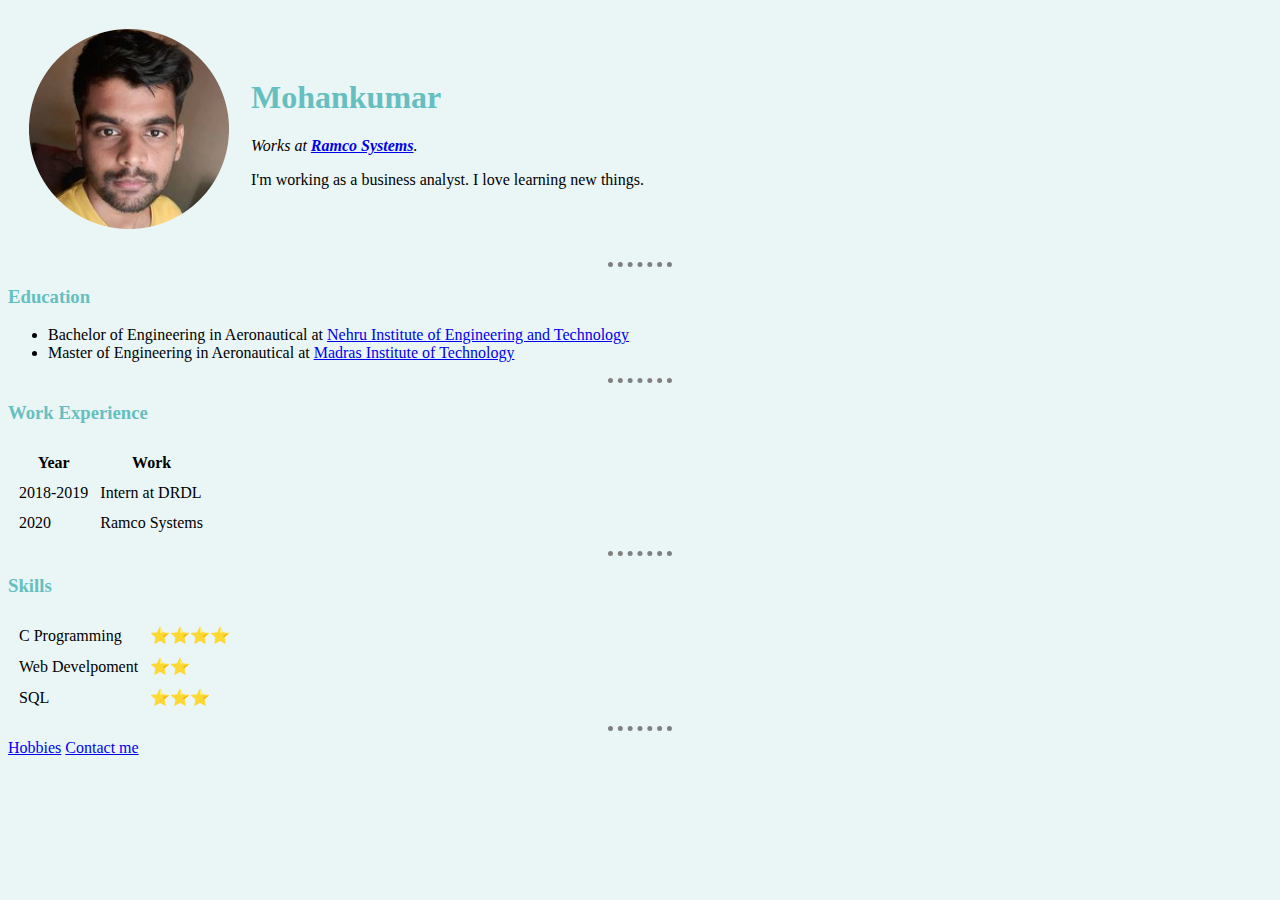
==== index.html @ 36de8639 "initial personal website files" ====
<!DOCTYPE html>
<html lang="en" dir="ltr">

<head>
  <meta charset="utf-8">
  <title>Mohan's Personal Site</title>
  <link rel="stylesheet" href="css/style.css">
</head>
<body>
  <table cellspacing="20">
    <tr>
      <td><img src="Image/Mohan's Image.jpg" alt="Mohan's Profile Image"></td>
      <td>
        <h1>Mohankumar</h1>
        <p><em>Works at <strong><a href="https://www.ramco.com/">Ramco Systems</a></strong>.</em></p>
        <p>I'm working as a business analyst. I love learning new things.</p>
      </td>
    </tr>
  </table>
  <hr>
  <h3>Education</h3>
  <ul>
    <li>Bachelor of Engineering in Aeronautical at <a href="https://nehrucolleges.org/">Nehru Institute of Engineering and Technology</a></li>
    <li>Master of Engineering in Aeronautical at <a href="https://www.mitindia.edu/en/">Madras Institute of Technology</a></li>
  </ul>
  <hr>
  <h3>Work Experience</h3>
  <table cellspacing="10">
    <thead>
      <tr>
        <th>Year</th>
        <th>Work</th>
      </tr>
    </thead>
    <tbody>
      <tr>
        <td>2018-2019</td>
        <td>Intern at DRDL</td>
      </tr>
      <tr>
        <td>2020</td>
        <td>Ramco Systems</td>
      </tr>
    </tbody>
  </table>
  <hr>
  <h3>Skills</h3>
  <table cellspacing="10">
    <tr>
      <td>C Programming</td>
      <td>⭐⭐⭐⭐</td>
    </tr>
    <tr>
      <td>Web Develpoment</td>
      <td>⭐⭐</td>
    </tr>
    <tr>
      <td>SQL</td>
      <td>⭐⭐⭐</td>
    </tr>
  </table>
  <hr>
  <a href="My Hobbies.html">Hobbies</a>
  <a href="contact.html">Contact me</a>
</body>

</html>
---- css/style.css ----
body{
  background-color:#EAF6F6;
}
hr{
  border-style:none;
  border-top-style: dotted;
  border-color: grey;
  border-width: 5px;
  width: 5%;
}
h1{
  color: #66BFBF;
}
h3{
    color: #66BFBF;
}
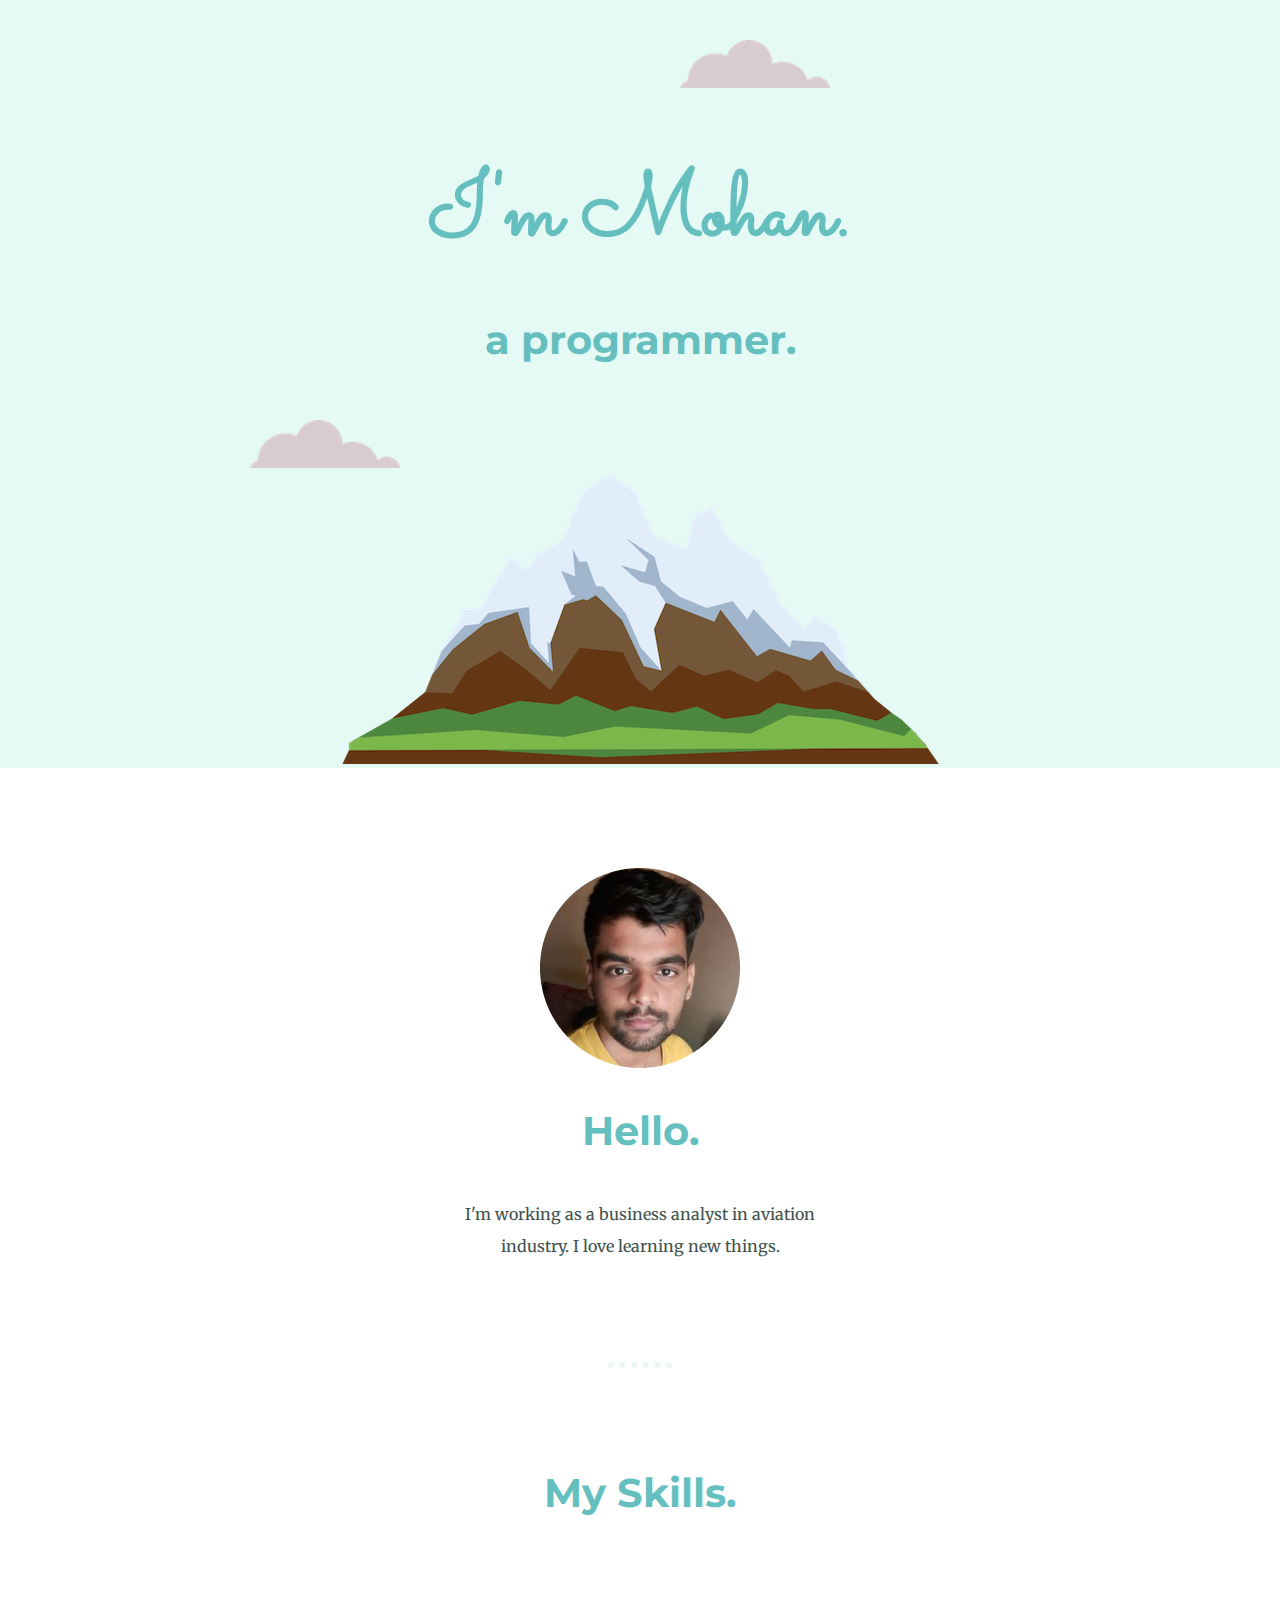
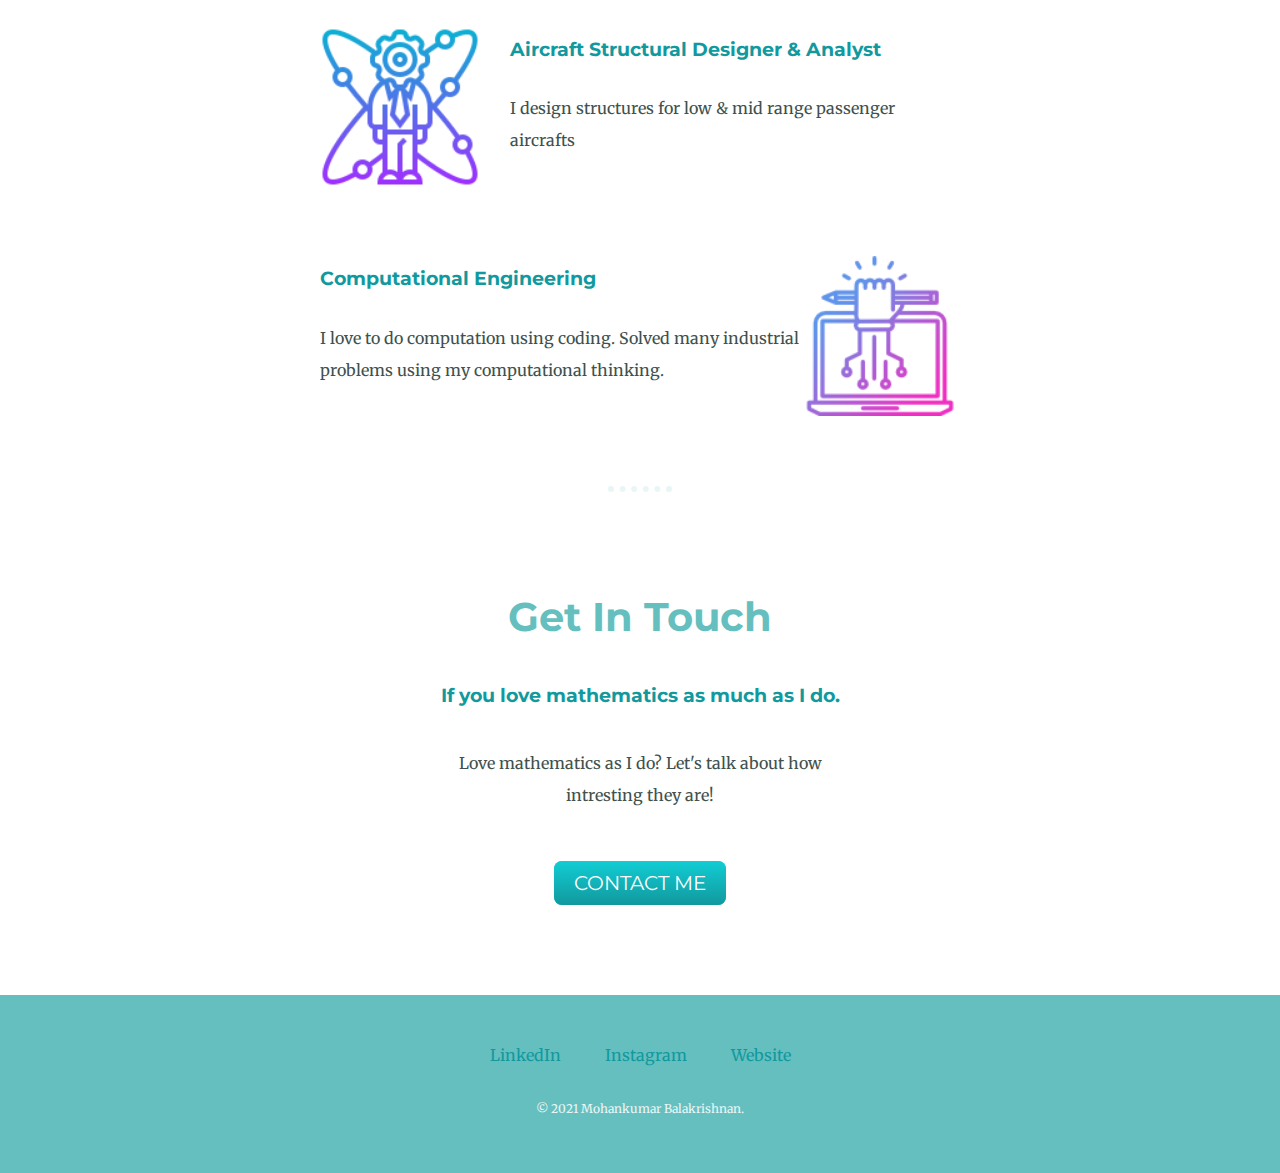
==== commit f06bafe3: "Add files via upload" ====
--- a/index.html
+++ b/index.html
@@ -3,65 +3,57 @@
 
 <head>
   <meta charset="utf-8">
-  <title>Mohan's Personal Site</title>
-  <link rel="stylesheet" href="css/style.css">
+  <title>Mohankumar Balakrishnan</title>
+  <link rel="stylesheet" href="css/styles.css">
+  <link rel="icon" href="favicon.ico">
+  <link href="https://fonts.googleapis.com/css2?family=Merriweather:wght@300&family=Montserrat:wght@100&family=Sacramento&display=swap" rel="stylesheet">
+  <link href="https://fonts.googleapis.com/css2?family=Merriweather:wght@300&family=Montserrat:wght@100&family=Sacramento&display=swap" rel="stylesheet">
+  <link href="https://fonts.googleapis.com/css2?family=Merriweather:wght@300&family=Montserrat:wght@100&family=Sacramento&display=swap" rel="stylesheet">
 </head>
+
 <body>
-  <table cellspacing="20">
-    <tr>
-      <td><img src="Image/Mohan's Image.jpg" alt="Mohan's Profile Image"></td>
-      <td>
-        <h1>Mohankumar</h1>
-        <p><em>Works at <strong><a href="https://www.ramco.com/">Ramco Systems</a></strong>.</em></p>
-        <p>I'm working as a business analyst. I love learning new things.</p>
-      </td>
-    </tr>
-  </table>
-  <hr>
-  <h3>Education</h3>
-  <ul>
-    <li>Bachelor of Engineering in Aeronautical at <a href="https://nehrucolleges.org/">Nehru Institute of Engineering and Technology</a></li>
-    <li>Master of Engineering in Aeronautical at <a href="https://www.mitindia.edu/en/">Madras Institute of Technology</a></li>
-  </ul>
-  <hr>
-  <h3>Work Experience</h3>
-  <table cellspacing="10">
-    <thead>
-      <tr>
-        <th>Year</th>
-        <th>Work</th>
-      </tr>
-    </thead>
-    <tbody>
-      <tr>
-        <td>2018-2019</td>
-        <td>Intern at DRDL</td>
-      </tr>
-      <tr>
-        <td>2020</td>
-        <td>Ramco Systems</td>
-      </tr>
-    </tbody>
-  </table>
-  <hr>
-  <h3>Skills</h3>
-  <table cellspacing="10">
-    <tr>
-      <td>C Programming</td>
-      <td>⭐⭐⭐⭐</td>
-    </tr>
-    <tr>
-      <td>Web Develpoment</td>
-      <td>⭐⭐</td>
-    </tr>
-    <tr>
-      <td>SQL</td>
-      <td>⭐⭐⭐</td>
-    </tr>
-  </table>
-  <hr>
-  <a href="My Hobbies.html">Hobbies</a>
-  <a href="contact.html">Contact me</a>
-</body>
+ <div class="top-container">
+   <img class="top-cloud" src="images/cloud.png" alt="cloud-img">
+   <h1>I'm Mohan.</h1>
+   <h2>a programmer.</h2>
+   <img class="bottom-cloud" src="images/cloud.png" alt="cloud-img">
+   <img src="images/mountain.png" alt="mountain-img">
+ </div>
+ <div class="middle-container">
+   <div class="profile">
+     <img src="images/Mohan's Image.png" alt="Mohan">
+     <h2>Hello.</h2>
+     <p class="intro">I'm working as a business analyst in aviation industry. I love learning new things.</p>
+   </div>
+   <hr>
+   <div class="skills">
+     <h2>My Skills.</h2>
+     <div class="skill-row">
+       <img class="skill-image" src="images/skill image.png" alt="skill">
+       <h3>Aircraft Structural Designer & Analyst</h3>
+       <p>I design structures for low & mid range passenger aircrafts</p>
+     </div>
+     <div class="skill-row">
+       <img class="comp-image" src="images/knowledge.png" alt="knowledge">
+       <h3>Computational Engineering</h3>
+       <p>I love to do computation using coding. Solved many industrial problems using my computational thinking.</p>
+     </div>
+   </div>
+   <hr>
+   <div class="contact-me">
+     <h2>Get In Touch</h2>
+     <h3>If you love mathematics as much as I do.</h3>
+     <p class="contact-message">Love mathematics as I do? Let's talk about how intresting they are!</p>
+     <a class="btn" href=mailto:"kumar.mohan.b03@gmail.com">CONTACT ME</a>
+   </div>
+ </div>
+
+
+ <div class="bottom-container">
+   <a class="footer-link" href="https://www.linkedin.com/in/mohankumar-b-0243811b7/">LinkedIn</a>
+   <a class="footer-link" href="https://www.instagram.com/ever_entangled/">Instagram</a>
+   <a class="footer-link" href="https://sonicbuzz.github.io/cv/">Website</a>
+   <p class="copyright">© 2021 Mohankumar Balakrishnan.</p>
+ </div>
 
 </html>
--- a/css/styles.css
+++ b/css/styles.css
@@ -0,0 +1,132 @@
+body {
+  margin: 0;
+  text-align: center;
+  font-family: 'Merriweather', serif;
+  color: #40514E
+}
+
+h1 {
+  font-size: 5.625rem;
+  /* 100% = 16px */
+  margin: 50px auto 0 auto;
+  font-family: 'Sacramento', cursive;
+  color: #66BFBF;
+}
+
+h2 {
+  font-size: 2.5rem;
+  font-family: 'Montserrat', sans-serif;
+  color: #66BFBF;
+  padding-bottom: 10px;
+}
+
+h3 {
+  font-family: 'Montserrat', sans-serif;
+  color: #11999E;
+}
+
+p {
+  line-height:2;
+}
+hr{
+  border: dotted #EAF6F6 6px;
+  border-bottom: none;
+  width: 4%;
+  margin: 100px auto;
+}
+a{
+  color: #11999E;
+  margin: 10px 20px;
+  text-decoration: none;
+}
+a:hover{
+  color: #EAF6F6;
+}
+.top-container {
+  background-color: #E5F9F5;
+  position: relative;
+  padding-top: 100px;
+}
+
+.intro {
+  width: 30%;
+  margin: auto;
+}
+
+.middle-container {
+  margin: 100px 0;
+}
+
+.bottom-container {
+  background-color: #66BFBF;
+  padding: 50px 0 20px ;
+}
+
+.bottom-cloud {
+  position: absolute;
+  left: 250px;
+  bottom: 300px;
+}
+
+.top-cloud {
+  position: absolute;
+  right: 450px;
+  top: 40px;
+}
+
+a {
+  color: #11999E;
+}
+
+.skill-row {
+  width: 50%;
+  margin: 100px auto 100px auto;
+  text-align: left;
+  line-height: 2.5;
+}
+
+.skill-image {
+  width: 25%;
+  float: left;
+  margin-right: 30px;
+}
+.contact-message{
+  width: 30%;
+  margin: 40px auto 60px;
+}
+
+.comp-image {
+  width: 25%;
+  float: right;
+}
+.btn {
+  background: #11cdd4;
+  background-image: -webkit-linear-gradient(top, #11cdd4, #11999e);
+  background-image: -moz-linear-gradient(top, #11cdd4, #11999e);
+  background-image: -ms-linear-gradient(top, #11cdd4, #11999e);
+  background-image: -o-linear-gradient(top, #11cdd4, #11999e);
+  background-image: linear-gradient(to bottom, #11cdd4, #11999e);
+  -webkit-border-radius: 8;
+  -moz-border-radius: 8;
+  border-radius: 8px;
+  font-family: 'Montserrat', sans-serif;
+  color: #ffffff;
+  font-size: 20px;
+  padding: 10px 20px 10px 20px;
+  text-decoration: none;
+}
+
+.btn:hover {
+  background: #30e3cb;
+  background-image: -webkit-linear-gradient(top, #30e3cb, #2bc4ad);
+  background-image: -moz-linear-gradient(top, #30e3cb, #2bc4ad);
+  background-image: -ms-linear-gradient(top, #30e3cb, #2bc4ad);
+  background-image: -o-linear-gradient(top, #30e3cb, #2bc4ad);
+  background-image: linear-gradient(to bottom, #30e3cb, #2bc4ad);
+  text-decoration: none;
+}
+.copyright{
+  color: #EAF6F6;
+  font-size: 0.75em;
+  padding: 20px 0;
+}
